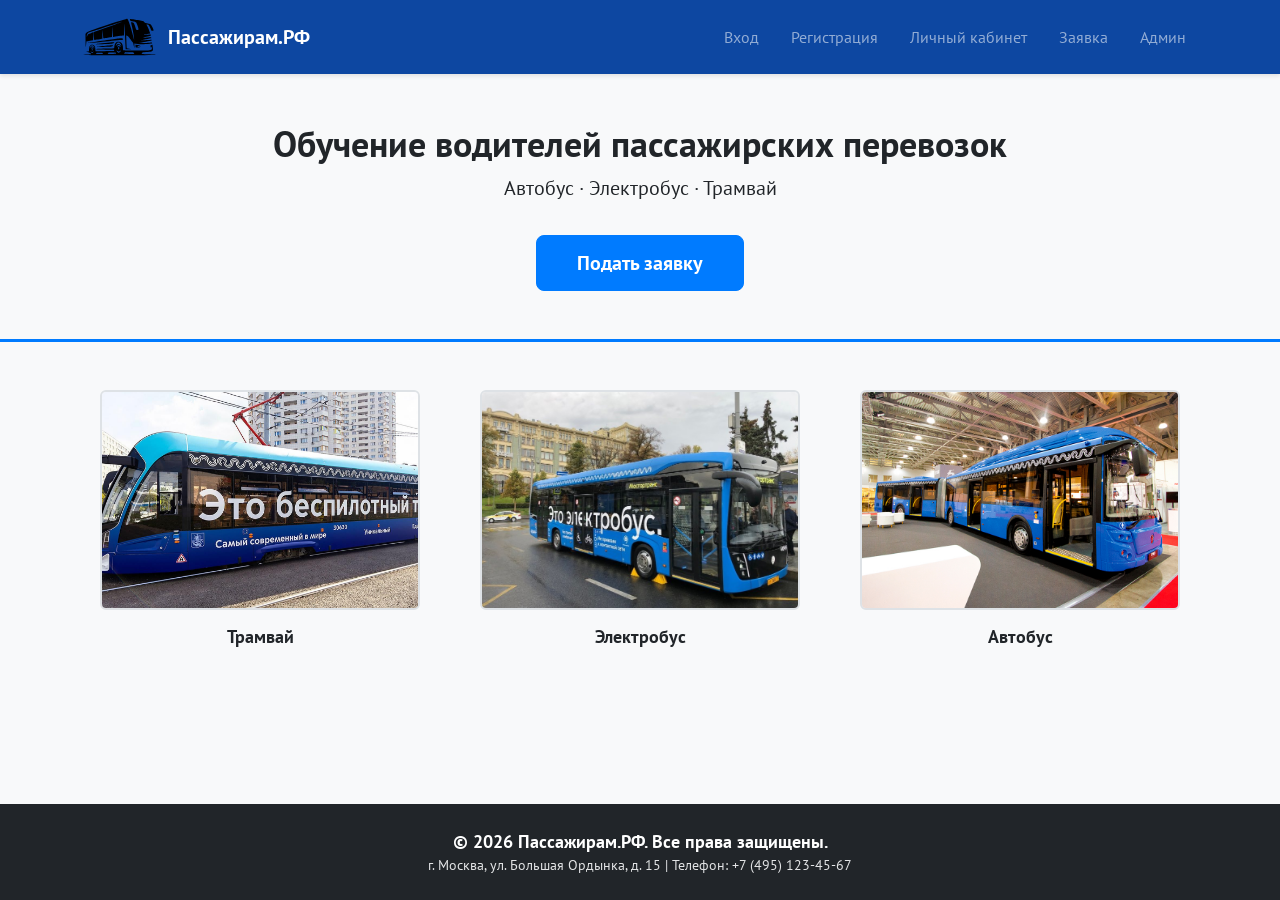
==== index.html @ 04898371 "создание 1 модуля был выполнен первый модуль экзамена, следующие в процессе" ====
<!doctype html>
<html lang="ru">
  <head>
    <meta charset="UTF-8" />
    <meta name="viewport" content="width=device-width, initial-scale=1.0" />
    <title>Пассажирам.РФ — Главная</title>
    <link
      href="https://cdn.jsdelivr.net/npm/bootstrap@5.3.0-alpha1/dist/css/bootstrap.min.css"
      rel="stylesheet"
    />
    <link
      href="https://fonts.googleapis.com/css2?family=PT+Sans:ital,wght@0,400;0,700;1,400&display=swap"
      rel="stylesheet"
    />
    <link rel="stylesheet" href="./assets/style/style.css" />
  </head>
  <body>
    <nav class="navbar navbar-expand-lg navbar-dark bg-primary">
      <div class="container">
        <a class="navbar-brand" href="index.html">
          <img src="./assets/img/logo.svg" alt="логотип" />
          Пассажирам.РФ
        </a>
        <button
          class="navbar-toggler"
          type="button"
          data-bs-toggle="collapse"
          data-bs-target="#navbarNav"
        >
          <span class="navbar-toggler-icon"></span>
        </button>
        <div class="collapse navbar-collapse" id="navbarNav">
          <ul class="navbar-nav ms-auto">
            <li class="nav-item">
              <a class="nav-link" href="./assets/pages/login.html">Вход</a>
            </li>
            <li class="nav-item">
              <a class="nav-link" href="./assets/pages/register.html"
                >Регистрация</a
              >
            </li>
            <li class="nav-item">
              <a class="nav-link" href="./assets/pages/profile.html"
                >Личный кабинет</a
              >
            </li>
            <li class="nav-item">
              <a class="nav-link" href="./assets/pages/application.html"
                >Заявка</a
              >
            </li>
            <li class="nav-item">
              <a class="nav-link" href="./assets/pages/admin.html">Админ</a>
            </li>
          </ul>
        </div>
      </div>
    </nav>

    <header class="bg-light py-5 text-center">
      <div class="container">
        <h1>Обучение водителей пассажирских перевозок</h1>
        <p class="lead">Автобус · Электробус · Трамвай</p>
        <a
          href="./assets/pages/application.html"
          class="btn btn-primary btn-lg mt-3"
        >
          Подать заявку
        </a>
      </div>
    </header>

    <section class="container my-5">
      <div class="row text-center">
        <div class="col-md-4 mb-4">
          <img
            src="./assets/img/trawai.png"
            class="img-fluid rounded transport-img"
            alt="Трамвай"
          />
          <h5 class="mt-3">Трамвай</h5>
        </div>
        <div class="col-md-4 mb-4">
          <img
            src="./assets/img/electrobys.jpg"
            class="img-fluid rounded transport-img"
            alt="Электробус"
          />
          <h5 class="mt-3">Электробус</h5>
        </div>
        <div class="col-md-4 mb-4">
          <img
            src="./assets/img/avtobus.jpg"
            class="img-fluid rounded transport-img"
            alt="Автобус"
          />
          <h5 class="mt-3">Автобус</h5>
        </div>
      </div>
    </section>

    <footer class="bg-dark text-white text-center py-4">
      <div class="container">
        <p class="mb-0 footer-text">
          &copy; 2026 Пассажирам.РФ. Все права защищены.
        </p>
        <p class="mb-0 footer-small">
          г. Москва, ул. Большая Ордынка, д. 15 | Телефон: +7 (495) 123-45-67
        </p>
      </div>
    </footer>

    <script src="https://cdn.jsdelivr.net/npm/bootstrap@5.3.0-alpha1/dist/js/bootstrap.bundle.min.js"></script>
    <script src="./assets/js/main.js"></script>
  </body>
</html>
---- assets/style/style.css ----
@import url("https://fonts.googleapis.com/css2?family=PT+Sans:ital,wght@0,400;0,700;1,400&display=swap");

* {
  margin: 0;
  padding: 0;
  box-sizing: border-box;
}

html,
body {
  height: 100%;
}

body {
  font-family: "PT Sans", sans-serif;
  background-color: #f8f9fa;
  color: #212529;
  display: flex;
  flex-direction: column;
  min-height: 100vh;
}


footer {
  margin-top: auto;
  background-color: #212529;
}

.footer-text {
  font-size: 18px;
  font-weight: 700;
  color: #fff;
}

.footer-small {
  font-size: 14px;
  color: #f8f9fa;
  opacity: 0.9;
}


.bg-primary {
  background-color: #0d47a1 !important;
}

.btn-primary {
  background-color: #007bff;
  border-color: #007bff;
}

.btn-primary:hover {
  background-color: #0d47a1;
  border-color: #0d47a1;
}


.navbar-brand {
  display: flex;
  align-items: center;
  gap: 10px;
  font-size: 1.25rem;
  font-weight: 700;
  color: #fff !important;
}

.navbar-brand img {
  height: 40px;
  width: auto;
  max-width: 120px;
  object-fit: contain;
}


.navbar {
  padding: 0.75rem 0;
  box-shadow: 0 2px 4px rgba(0, 0, 0, 0.1);
}

.navbar-nav {
  gap: 8px;
}

.navbar-nav .nav-item {
  margin: 0 4px;
}

.navbar-nav .nav-link {
  font-size: 16px;
  padding: 0.6rem 1.2rem;
  transition: opacity 0.2s ease;
  border-radius: 6px;
}

.navbar-nav .nav-link:hover {
  opacity: 0.8;
  background-color: rgba(255, 255, 255, 0.1);
}


header.bg-light {
  padding: 4rem 0;
  border-bottom: 3px solid #007bff;
}

header h1 {
  font-size: 36px;
  font-weight: 700;
}

header .lead {
  font-size: 1.25rem;
}

header .btn-primary {
  font-weight: 700;
  padding: 0.75rem 2.5rem;
}


.transport-img {
  width: 100%;
  max-width: 320px;
  height: 220px;
  object-fit: cover;
  border: 2px solid #dee2e6;
  border-radius: 8px;
  transition:
    transform 0.3s ease,
    box-shadow 0.3s ease;
}

.transport-img:hover {
  transform: scale(1.03);
  box-shadow: 0 4px 12px rgba(0, 0, 0, 0.15);
}

.transport-img + h5 {
  font-weight: 700;
  font-size: 18px;
}


@media (max-width: 768px) {
  header h1 {
    font-size: 28px;
  }
  header.bg-light {
    padding: 2.5rem 0;
  }
  .navbar-brand img {
    height: 30px;
    max-width: 80px;
  }
  .transport-img {
    height: 180px;
    max-width: 280px;
  }
  .footer-text {
    font-size: 16px;
  }
  .footer-small {
    font-size: 13px;
  }
  .navbar-nav .nav-link {
    padding: 0.5rem 1rem;
  }
}

@media (max-width: 576px) {
  header h1 {
    font-size: 24px;
  }
  header.bg-light {
    padding: 2rem 0;
  }
  .navbar-brand img {
    height: 25px;
    max-width: 60px;
  }
  .transport-img {
    height: 160px;
    max-width: 240px;
  }
  header .btn-primary {
    padding: 0.5rem 1.5rem;
    font-size: 0.9rem;
  }
  .footer-text {
    font-size: 14px;
  }
  .footer-small {
    font-size: 12px;
  }
  .navbar-nav .nav-link {
    padding: 0.4rem 0.8rem;
    font-size: 14px;
  }
}
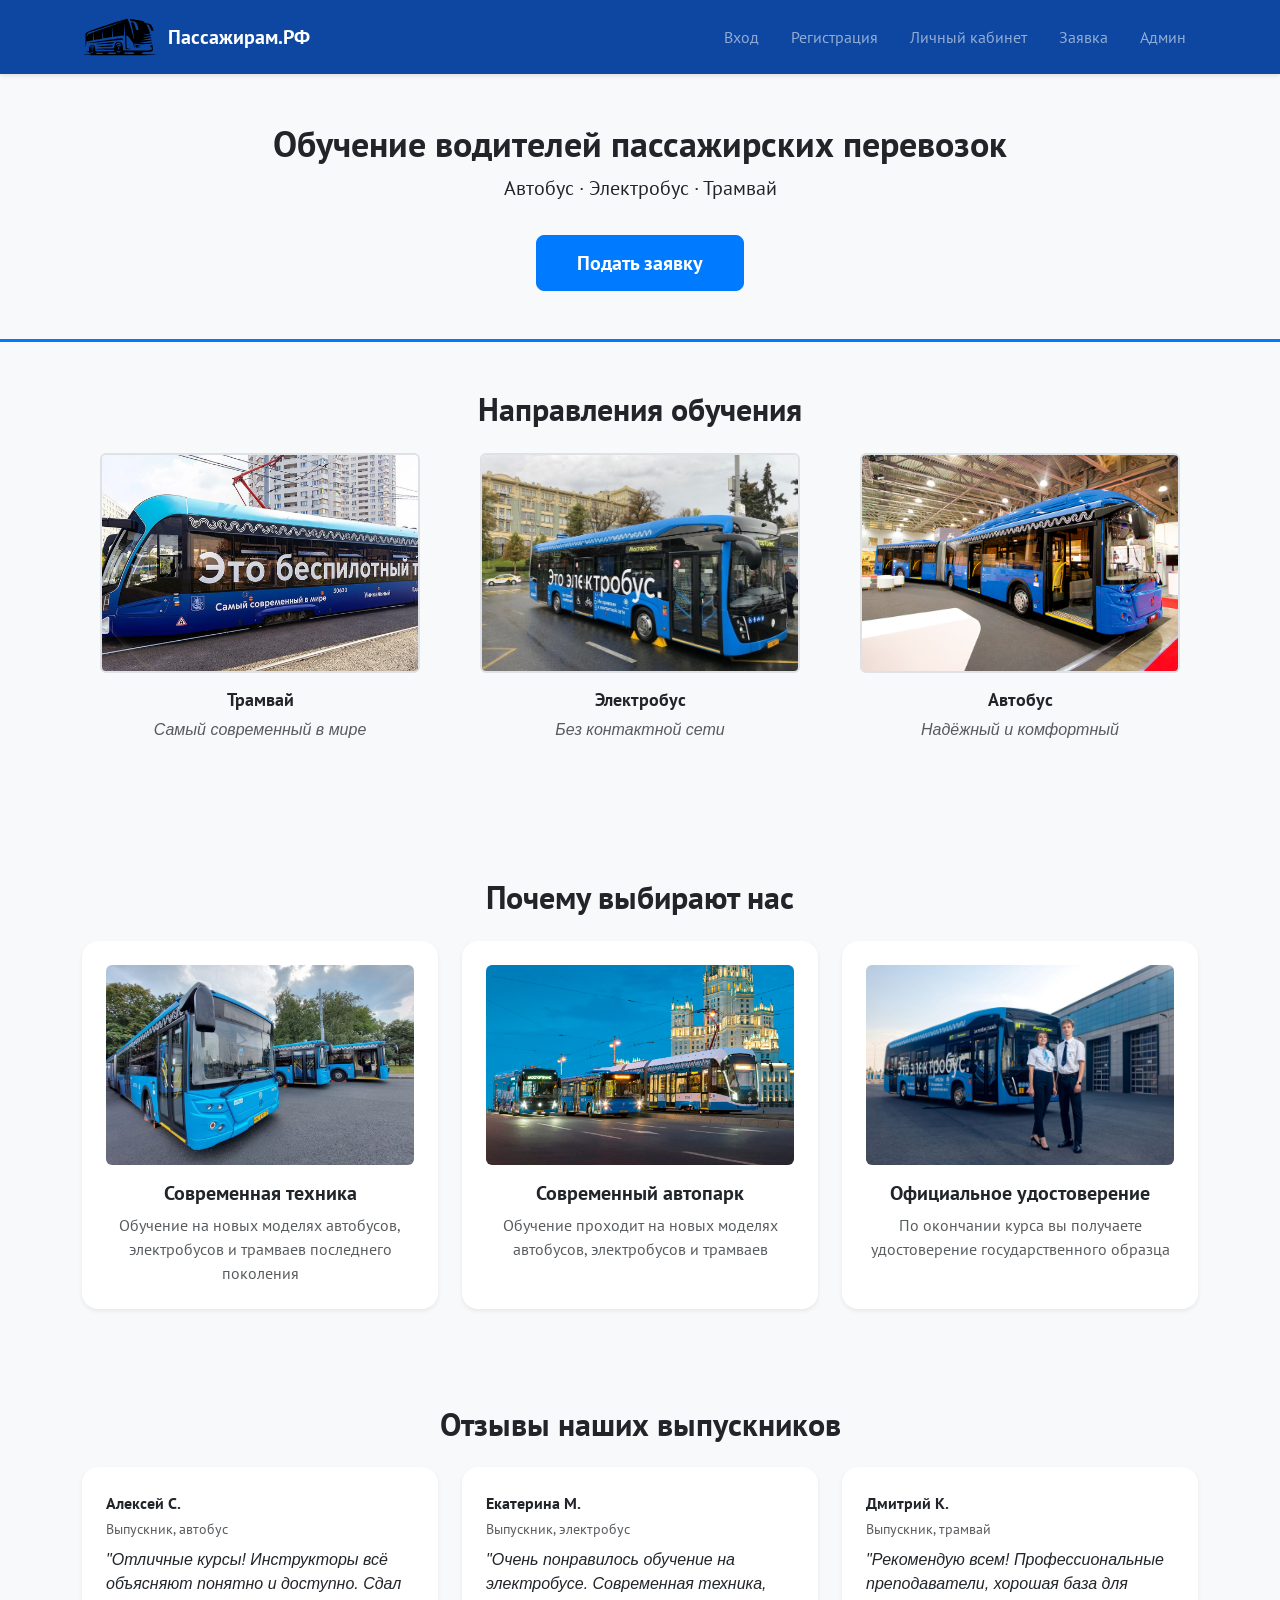
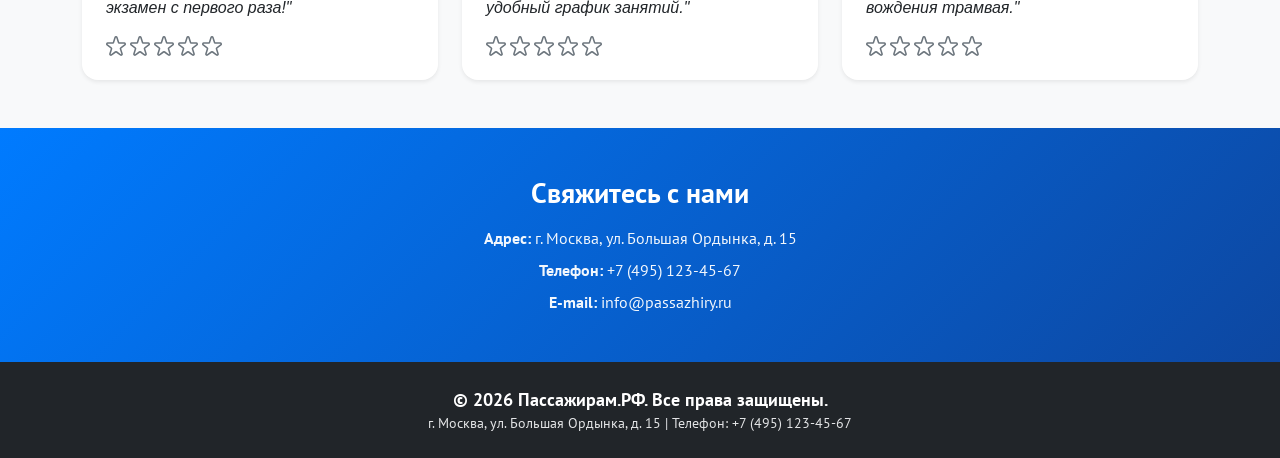
==== commit a53dcc91: "законченнй вариант" ====
--- a/index.html
+++ b/index.html
@@ -6,10 +6,6 @@
     <title>Пассажирам.РФ — Главная</title>
     <link
       href="https://cdn.jsdelivr.net/npm/bootstrap@5.3.0-alpha1/dist/css/bootstrap.min.css"
-      rel="stylesheet"
-    />
-    <link
-      href="https://fonts.googleapis.com/css2?family=PT+Sans:ital,wght@0,400;0,700;1,400&display=swap"
       rel="stylesheet"
     />
     <link rel="stylesheet" href="./assets/style/style.css" />
@@ -57,6 +53,7 @@
       </div>
     </nav>
 
+    <!-- Баннер -->
     <header class="bg-light py-5 text-center">
       <div class="container">
         <h1>Обучение водителей пассажирских перевозок</h1>
@@ -70,7 +67,9 @@
       </div>
     </header>
 
+    <!-- Виды транспорта -->
     <section class="container my-5">
+      <h2 class="text-center mb-4 fw-bold">Направления обучения</h2>
       <div class="row text-center">
         <div class="col-md-4 mb-4">
           <img
@@ -78,7 +77,8 @@
             class="img-fluid rounded transport-img"
             alt="Трамвай"
           />
-          <h5 class="mt-3">Трамвай</h5>
+          <h5 class="mt-3 fw-bold">Трамвай</h5>
+          <p class="text-muted fst-italic">Самый современный в мире</p>
         </div>
         <div class="col-md-4 mb-4">
           <img
@@ -86,7 +86,8 @@
             class="img-fluid rounded transport-img"
             alt="Электробус"
           />
-          <h5 class="mt-3">Электробус</h5>
+          <h5 class="mt-3 fw-bold">Электробус</h5>
+          <p class="text-muted fst-italic">Без контактной сети</p>
         </div>
         <div class="col-md-4 mb-4">
           <img
@@ -94,11 +95,145 @@
             class="img-fluid rounded transport-img"
             alt="Автобус"
           />
-          <h5 class="mt-3">Автобус</h5>
-        </div>
-      </div>
-    </section>
-
+          <h5 class="mt-3 fw-bold">Автобус</h5>
+          <p class="text-muted fst-italic">Надёжный и комфортный</p>
+        </div>
+      </div>
+    </section>
+
+    <!-- Преимущества с картинками -->
+    <section class="bg-light py-5">
+      <div class="container">
+        <h2 class="text-center mb-4 fw-bold">Почему выбирают нас</h2>
+        <div class="row g-4">
+                <div class="col-md-4">
+            <div class="card card-hover border-0 shadow-sm h-100 text-center p-4">
+              <img
+                src="./assets/img/transport3.jpg"
+                class="img-fluid rounded advantage-img"
+                alt="Преимущество 2"
+              />
+              <h5 class="fw-bold mt-3">Современная техника</h5>
+              <p class="text-muted mb-0">Обучение на новых моделях автобусов, электробусов и трамваев последнего поколения</p>
+            </div>
+          </div>
+          <div class="col-md-4">
+            <div
+              class="card card-hover border-0 shadow-sm h-100 text-center p-4"
+            >
+              <img
+                src="./assets/img/transport2.jpg"
+                class="img-fluid rounded advantage-img"
+                alt="Современный автопарк"
+              />
+              <h5 class="fw-bold mt-3">Современный автопарк</h5>
+              <p class="text-muted mb-0">
+                Обучение проходит на новых моделях автобусов, электробусов и
+                трамваев
+              </p>
+            </div>
+          </div>
+          <div class="col-md-4">
+            <div
+              class="card card-hover border-0 shadow-sm h-100 text-center p-4"
+            >
+              <img
+                src="./assets/img/electrobys2.jpg"
+                class="img-fluid rounded advantage-img"
+                alt="Официальное удостоверение"
+              />
+              <h5 class="fw-bold mt-3">Официальное удостоверение</h5>
+              <p class="text-muted mb-0">
+                По окончании курса вы получаете удостоверение государственного
+                образца
+              </p>
+            </div>
+          </div>
+        </div>
+      </div>
+    </section>
+
+    <!-- Отзывы с анимацией -->
+    <section class="container my-5">
+      <h2 class="text-center mb-4 fw-bold">Отзывы наших выпускников</h2>
+      <div class="row g-4">
+        <div class="col-md-4">
+          <div
+            class="card border-0 shadow-sm h-100 p-4 review-card review-card-1"
+          >
+            <p class="fw-bold mb-1">Алексей С.</p>
+            <small class="text-muted d-block mb-2">Выпускник, автобус</small>
+            <p class="fst-italic mb-2">
+              "Отличные курсы! Инструкторы всё объясняют понятно и доступно.
+              Сдал экзамен с первого раза!"
+            </p>
+            <div class="mt-2 d-flex gap-1">
+              <img src="./assets/img/star.svg" alt="star" class="review-star" />
+              <img src="./assets/img/star.svg" alt="star" class="review-star" />
+              <img src="./assets/img/star.svg" alt="star" class="review-star" />
+              <img src="./assets/img/star.svg" alt="star" class="review-star" />
+              <img src="./assets/img/star.svg" alt="star" class="review-star" />
+            </div>
+          </div>
+        </div>
+        <div class="col-md-4">
+          <div
+            class="card border-0 shadow-sm h-100 p-4 review-card review-card-2"
+          >
+            <p class="fw-bold mb-1">Екатерина М.</p>
+            <small class="text-muted d-block mb-2">Выпускник, электробус</small>
+            <p class="fst-italic mb-2">
+              "Очень понравилось обучение на электробусе. Современная техника,
+              удобный график занятий."
+            </p>
+            <div class="mt-2 d-flex gap-1">
+              <img src="./assets/img/star.svg" alt="star" class="review-star" />
+              <img src="./assets/img/star.svg" alt="star" class="review-star" />
+              <img src="./assets/img/star.svg" alt="star" class="review-star" />
+              <img src="./assets/img/star.svg" alt="star" class="review-star" />
+              <img src="./assets/img/star.svg" alt="star" class="review-star" />
+            </div>
+          </div>
+        </div>
+        <div class="col-md-4">
+          <div
+            class="card border-0 shadow-sm h-100 p-4 review-card review-card-3"
+          >
+            <p class="fw-bold mb-1">Дмитрий К.</p>
+            <small class="text-muted d-block mb-2">Выпускник, трамвай</small>
+            <p class="fst-italic mb-2">
+              "Рекомендую всем! Профессиональные преподаватели, хорошая база для
+              вождения трамвая."
+            </p>
+            <div class="mt-2 d-flex gap-1">
+              <img src="./assets/img/star.svg" alt="star" class="review-star" />
+              <img src="./assets/img/star.svg" alt="star" class="review-star" />
+              <img src="./assets/img/star.svg" alt="star" class="review-star" />
+              <img src="./assets/img/star.svg" alt="star" class="review-star" />
+              <img src="./assets/img/star.svg" alt="star" class="review-star" />
+            </div>
+          </div>
+        </div>
+      </div>
+    </section>
+
+    <!-- Контакты -->
+    <section class="contact-section py-5">
+      <div class="container text-center">
+        <h3 class="fw-bold mb-3 text-white">Свяжитесь с нами</h3>
+        <p class="mb-2 text-white">
+          <span class="fw-bold">Адрес:</span> г. Москва, ул. Большая Ордынка, д. 15
+        </p>
+        <p class="mb-2 text-white">
+          <span class="fw-bold">Телефон:</span> +7 (495) 123-45-67
+        </p>
+        <p class="mb-0 text-white">
+          <span class="fw-bold">E-mail:</span> info@passazhiry.ru
+        </p>
+      </div>
+    </section>
+
+    <!-- Футер -->
     <footer class="bg-dark text-white text-center py-4">
       <div class="container">
         <p class="mb-0 footer-text">
--- a/assets/style/style.css
+++ b/assets/style/style.css
@@ -20,7 +20,6 @@
   min-height: 100vh;
 }
 
-
 footer {
   margin-top: auto;
   background-color: #212529;
@@ -38,7 +37,6 @@
   opacity: 0.9;
 }
 
-
 .bg-primary {
   background-color: #0d47a1 !important;
 }
@@ -46,13 +44,19 @@
 .btn-primary {
   background-color: #007bff;
   border-color: #007bff;
+  transition: all 0.3s ease;
 }
 
 .btn-primary:hover {
   background-color: #0d47a1;
   border-color: #0d47a1;
-}
-
+  transform: translateY(-2px);
+  box-shadow: 0 4px 12px rgba(0, 123, 255, 0.3);
+}
+
+.btn-primary:active {
+  transform: translateY(0);
+}
 
 .navbar-brand {
   display: flex;
@@ -70,7 +74,6 @@
   object-fit: contain;
 }
 
-
 .navbar {
   padding: 0.75rem 0;
   box-shadow: 0 2px 4px rgba(0, 0, 0, 0.1);
@@ -87,19 +90,25 @@
 .navbar-nav .nav-link {
   font-size: 16px;
   padding: 0.6rem 1.2rem;
-  transition: opacity 0.2s ease;
+  transition: all 0.3s ease;
   border-radius: 6px;
 }
 
 .navbar-nav .nav-link:hover {
   opacity: 0.8;
   background-color: rgba(255, 255, 255, 0.1);
-}
-
+  transform: translateY(-1px);
+}
+
+.navbar-nav .nav-link.active {
+  background-color: rgba(255, 255, 255, 0.15);
+  font-weight: 700;
+}
 
 header.bg-light {
   padding: 4rem 0;
   border-bottom: 3px solid #007bff;
+  animation: fadeIn 0.8s ease;
 }
 
 header h1 {
@@ -114,8 +123,8 @@
 header .btn-primary {
   font-weight: 700;
   padding: 0.75rem 2.5rem;
-}
-
+  animation: pulse 2s infinite;
+}
 
 .transport-img {
   width: 100%;
@@ -124,13 +133,11 @@
   object-fit: cover;
   border: 2px solid #dee2e6;
   border-radius: 8px;
-  transition:
-    transform 0.3s ease,
-    box-shadow 0.3s ease;
+  transition: all 0.3s ease;
 }
 
 .transport-img:hover {
-  transform: scale(1.03);
+  transform: scale(1.03) rotate(1deg);
   box-shadow: 0 4px 12px rgba(0, 0, 0, 0.15);
 }
 
@@ -139,6 +146,210 @@
   font-size: 18px;
 }
 
+@keyframes fadeIn {
+  from {
+    opacity: 0;
+    transform: translateY(-20px);
+  }
+  to {
+    opacity: 1;
+    transform: translateY(0);
+  }
+}
+
+@keyframes pulse {
+  0%,
+  100% {
+    box-shadow: 0 0 0 0 rgba(0, 123, 255, 0.4);
+  }
+  50% {
+    box-shadow: 0 0 0 15px rgba(0, 123, 255, 0);
+  }
+}
+
+@keyframes slideIn {
+  from {
+    opacity: 0;
+    transform: translateX(-30px);
+  }
+  to {
+    opacity: 1;
+    transform: translateX(0);
+  }
+}
+
+.table tbody tr {
+  transition: all 0.3s ease;
+  animation: slideIn 0.5s ease;
+}
+
+.table tbody tr:hover {
+  background-color: #f0f8ff;
+  transform: scale(1.01);
+}
+
+.modal-content {
+  animation: fadeIn 0.3s ease;
+}
+
+.card-hover {
+  transition: all 0.3s ease;
+}
+
+.card-hover:hover {
+  transform: translateY(-5px);
+  box-shadow: 0 8px 25px rgba(0, 0, 0, 0.1);
+}
+
+.rating-option {
+  display: inline-flex;
+  align-items: center;
+  padding: 6px 10px;
+  border: 2px solid transparent;
+  border-radius: 8px;
+  cursor: pointer;
+  transition: all 0.3s ease;
+  opacity: 0.5;
+  background: #f8f9fa;
+}
+
+.rating-option:hover {
+  opacity: 0.8;
+  border-color: #007bff;
+  background: #e3f2fd;
+}
+
+.rating-option[style*="opacity: 1"] {
+  border-color: #007bff;
+  background: #e3f2fd;
+}
+
+.star-img {
+  width: 24px;
+  height: 24px;
+  object-fit: contain;
+}
+
+.star-icon {
+  width: 20px;
+  height: 20px;
+  object-fit: contain;
+}
+
+/* ===== РЕГИСТРАЦИЯ ===== */
+.register-container {
+  display: flex;
+  justify-content: center;
+  align-items: center;
+  min-height: 70vh;
+  padding: 20px;
+  width: 100%;
+  max-width: 100%;
+  overflow: hidden;
+}
+
+.register-card {
+  max-width: 500px;
+  width: 100%;
+  animation: fadeIn 0.5s ease;
+  margin: 0 auto;
+}
+
+/* ===== КАРТОЧКИ ПРЕИМУЩЕСТВ ===== */
+.advantage-img {
+  width: 100%;
+  height: 200px;
+  object-fit: cover;
+  border-radius: 12px;
+  transition: all 0.4s ease;
+  display: block;
+  margin: 0 auto;
+}
+
+.card-hover {
+  transition: all 0.4s ease;
+  border-radius: 16px;
+  cursor: default;
+}
+
+.card-hover:hover {
+  transform: translateY(-8px);
+  box-shadow: 0 16px 48px rgba(0, 0, 0, 0.1) !important;
+}
+
+.card-hover:hover .advantage-img {
+  transform: scale(1.03);
+  box-shadow: 0 8px 25px rgba(0, 0, 0, 0.15);
+}
+
+/* ===== ОТЗЫВЫ ===== */
+.review-card {
+  border-radius: 16px;
+  transition: all 0.5s ease;
+  opacity: 0;
+  transform: translateY(30px);
+  animation: reviewFadeIn 0.8s ease forwards;
+}
+
+.review-card-1 {
+  animation-delay: 0.1s;
+}
+.review-card-2 {
+  animation-delay: 0.3s;
+}
+.review-card-3 {
+  animation-delay: 0.5s;
+}
+
+@keyframes reviewFadeIn {
+  from {
+    opacity: 0;
+    transform: translateY(30px) scale(0.95);
+  }
+  to {
+    opacity: 1;
+    transform: translateY(0) scale(1);
+  }
+}
+
+.review-card:hover {
+  transform: translateY(-5px) scale(1.01);
+  box-shadow: 0 12px 40px rgba(0, 0, 0, 0.08) !important;
+}
+
+.review-star {
+  width: 20px;
+  height: 20px;
+  object-fit: contain;
+}
+
+/* ===== КОНТАКТЫ ===== */
+.contact-section {
+  background: linear-gradient(135deg, #007bff 0%, #0d47a1 100%);
+  transition: all 0.3s ease;
+}
+
+.contact-section h3 {
+  font-size: 28px;
+  color: #ffffff;
+}
+
+.contact-section p {
+  font-size: 16px;
+  color: #ffffff;
+  opacity: 0.95;
+}
+
+/* ===== АДАПТИВ ===== */
+@media (max-width: 992px) {
+  header h1 {
+    font-size: 32px;
+  }
+  .transport-img {
+    max-width: 280px;
+    height: 200px;
+  }
+}
 
 @media (max-width: 768px) {
   header h1 {
@@ -151,9 +362,12 @@
     height: 30px;
     max-width: 80px;
   }
+  .navbar-brand {
+    font-size: 1.1rem;
+  }
   .transport-img {
     height: 180px;
-    max-width: 280px;
+    max-width: 250px;
   }
   .footer-text {
     font-size: 16px;
@@ -163,36 +377,308 @@
   }
   .navbar-nav .nav-link {
     padding: 0.5rem 1rem;
+    font-size: 15px;
+  }
+  .navbar-nav {
+    gap: 4px;
+  }
+  .modal-dialog {
+    max-width: 90%;
+    margin: 1.75rem auto;
+  }
+  .rating-option {
+    padding: 4px 8px;
+    font-size: 13px;
+  }
+  .star-img {
+    width: 18px;
+    height: 18px;
+  }
+  .star-icon {
+    width: 16px;
+    height: 16px;
+  }
+  .advantage-img {
+    height: 180px;
+    max-width: 400px;
+  }
+  .card-hover {
+    max-width: 400px;
+    margin: 0 auto;
   }
 }
 
 @media (max-width: 576px) {
+  .container {
+    padding-left: 15px;
+    padding-right: 15px;
+  }
+
   header h1 {
-    font-size: 24px;
-  }
+    font-size: 22px;
+  }
+  header .display-4 {
+    font-size: 1.8rem;
+  }
+  h2 {
+    font-size: 20px;
+  }
+  h3 {
+    font-size: 16px;
+  }
+
   header.bg-light {
     padding: 2rem 0;
   }
+  header .btn-primary {
+    padding: 0.5rem 1.5rem;
+    font-size: 0.9rem;
+  }
+
   .navbar-brand img {
     height: 25px;
     max-width: 60px;
   }
-  .transport-img {
-    height: 160px;
-    max-width: 240px;
-  }
-  header .btn-primary {
-    padding: 0.5rem 1.5rem;
-    font-size: 0.9rem;
-  }
-  .footer-text {
-    font-size: 14px;
-  }
-  .footer-small {
-    font-size: 12px;
-  }
+  .navbar-brand {
+    font-size: 1rem;
+    gap: 6px;
+  }
+
   .navbar-nav .nav-link {
     padding: 0.4rem 0.8rem;
     font-size: 14px;
   }
-}
+  .navbar-nav {
+    gap: 2px;
+  }
+  .navbar-toggler {
+    padding: 0.25rem 0.5rem;
+    font-size: 0.9rem;
+  }
+
+  .transport-img {
+    height: 150px;
+    max-width: 200px;
+  }
+  .transport-img + h5 {
+    font-size: 16px;
+  }
+
+  .footer-text {
+    font-size: 14px;
+  }
+  .footer-small {
+    font-size: 11px;
+  }
+
+  .table {
+    font-size: 13px;
+  }
+  .table th,
+  .table td {
+    padding: 0.4rem 0.3rem;
+    white-space: nowrap;
+  }
+  .table .btn-sm {
+    font-size: 11px;
+    padding: 0.2rem 0.4rem;
+  }
+  .badge {
+    font-size: 11px;
+    padding: 0.3rem 0.5rem;
+  }
+
+  .form-control,
+  .form-select {
+    font-size: 14px;
+    padding: 0.4rem 0.6rem;
+  }
+  .form-label {
+    font-size: 14px;
+  }
+
+  .card {
+    margin: 0 5px;
+  }
+  .card-body {
+    padding: 1rem;
+  }
+
+  #slider .carousel-item img {
+    height: 250px !important;
+  }
+  .carousel-control-prev,
+  .carousel-control-next {
+    width: 10%;
+  }
+
+  .modal-dialog {
+    max-width: 95%;
+    margin: 1rem auto;
+  }
+  .modal-content {
+    padding: 0.5rem;
+  }
+  .modal-header h5 {
+    font-size: 16px;
+  }
+  .modal-body {
+    font-size: 14px;
+    padding: 0.5rem;
+  }
+  .modal-footer .btn {
+    font-size: 13px;
+    padding: 0.3rem 0.8rem;
+  }
+
+  .row.mb-4 .col-md-4 {
+    margin-bottom: 8px;
+  }
+  .row.mb-4 .col-md-4:last-child {
+    margin-bottom: 0;
+  }
+
+  .pagination .page-link {
+    font-size: 13px;
+    padding: 0.3rem 0.6rem;
+  }
+
+  .rating-option {
+    padding: 3px 6px;
+    font-size: 12px;
+  }
+  .star-img {
+    width: 16px;
+    height: 16px;
+  }
+  .star-icon {
+    width: 14px;
+    height: 14px;
+  }
+  .review-star {
+    width: 16px;
+    height: 16px;
+  }
+
+  /* Регистрация */
+  .register-container {
+    min-height: auto;
+    padding: 70px 10px 40px 10px;
+    align-items: flex-start;
+  }
+  .register-card {
+    max-width: 100%;
+    padding: 1.5rem !important;
+    margin: 0;
+  }
+  .register-card h2 {
+    font-size: 22px;
+    margin-bottom: 1.5rem !important;
+  }
+  .register-card .form-label {
+    font-size: 14px;
+  }
+  .register-card .form-control {
+    font-size: 14px;
+    padding: 0.5rem 0.75rem;
+  }
+  .register-card .btn {
+    font-size: 15px;
+    padding: 0.6rem;
+  }
+
+  /* Преимущества */
+  .advantage-img {
+    height: 160px;
+    max-width: 100%;
+    width: 100%;
+  }
+  .card-hover {
+    max-width: 100%;
+    margin: 0 auto;
+    padding: 1.5rem !important;
+  }
+  .card-hover h5 {
+    font-size: 17px;
+  }
+  .card-hover p {
+    font-size: 14px;
+  }
+
+  /* Отзывы */
+  .review-card {
+    padding: 1.5rem !important;
+  }
+  .review-card p {
+    font-size: 14px;
+  }
+
+  /* Контакты */
+  .contact-section h3 {
+    font-size: 22px;
+  }
+  .contact-section p {
+    font-size: 14px;
+  }
+}
+
+@media (max-width: 390px) {
+  header h1 {
+    font-size: 20px;
+  }
+  .navbar-brand {
+    font-size: 0.9rem;
+  }
+  .navbar-brand img {
+    height: 22px;
+    max-width: 50px;
+  }
+  .transport-img {
+    height: 130px;
+    max-width: 170px;
+  }
+  .table {
+    font-size: 11px;
+  }
+  .table th,
+  .table td {
+    padding: 0.3rem 0.2rem;
+  }
+  .table .btn-sm {
+    font-size: 10px;
+    padding: 0.15rem 0.3rem;
+  }
+  .badge {
+    font-size: 10px;
+    padding: 0.2rem 0.4rem;
+  }
+  .modal-dialog {
+    max-width: 98%;
+    margin: 0.5rem auto;
+  }
+  #slider .carousel-item img {
+    height: 200px !important;
+  }
+
+  .register-container {
+    padding: 60px 8px 30px 8px;
+  }
+  .register-card {
+    padding: 1rem !important;
+  }
+  .register-card h2 {
+    font-size: 20px;
+  }
+  .register-card .form-control {
+    font-size: 13px;
+    padding: 0.4rem 0.6rem;
+  }
+  .register-card .btn {
+    font-size: 14px;
+    padding: 0.5rem;
+  }
+
+  .advantage-img {
+    height: 140px;
+  }
+}
